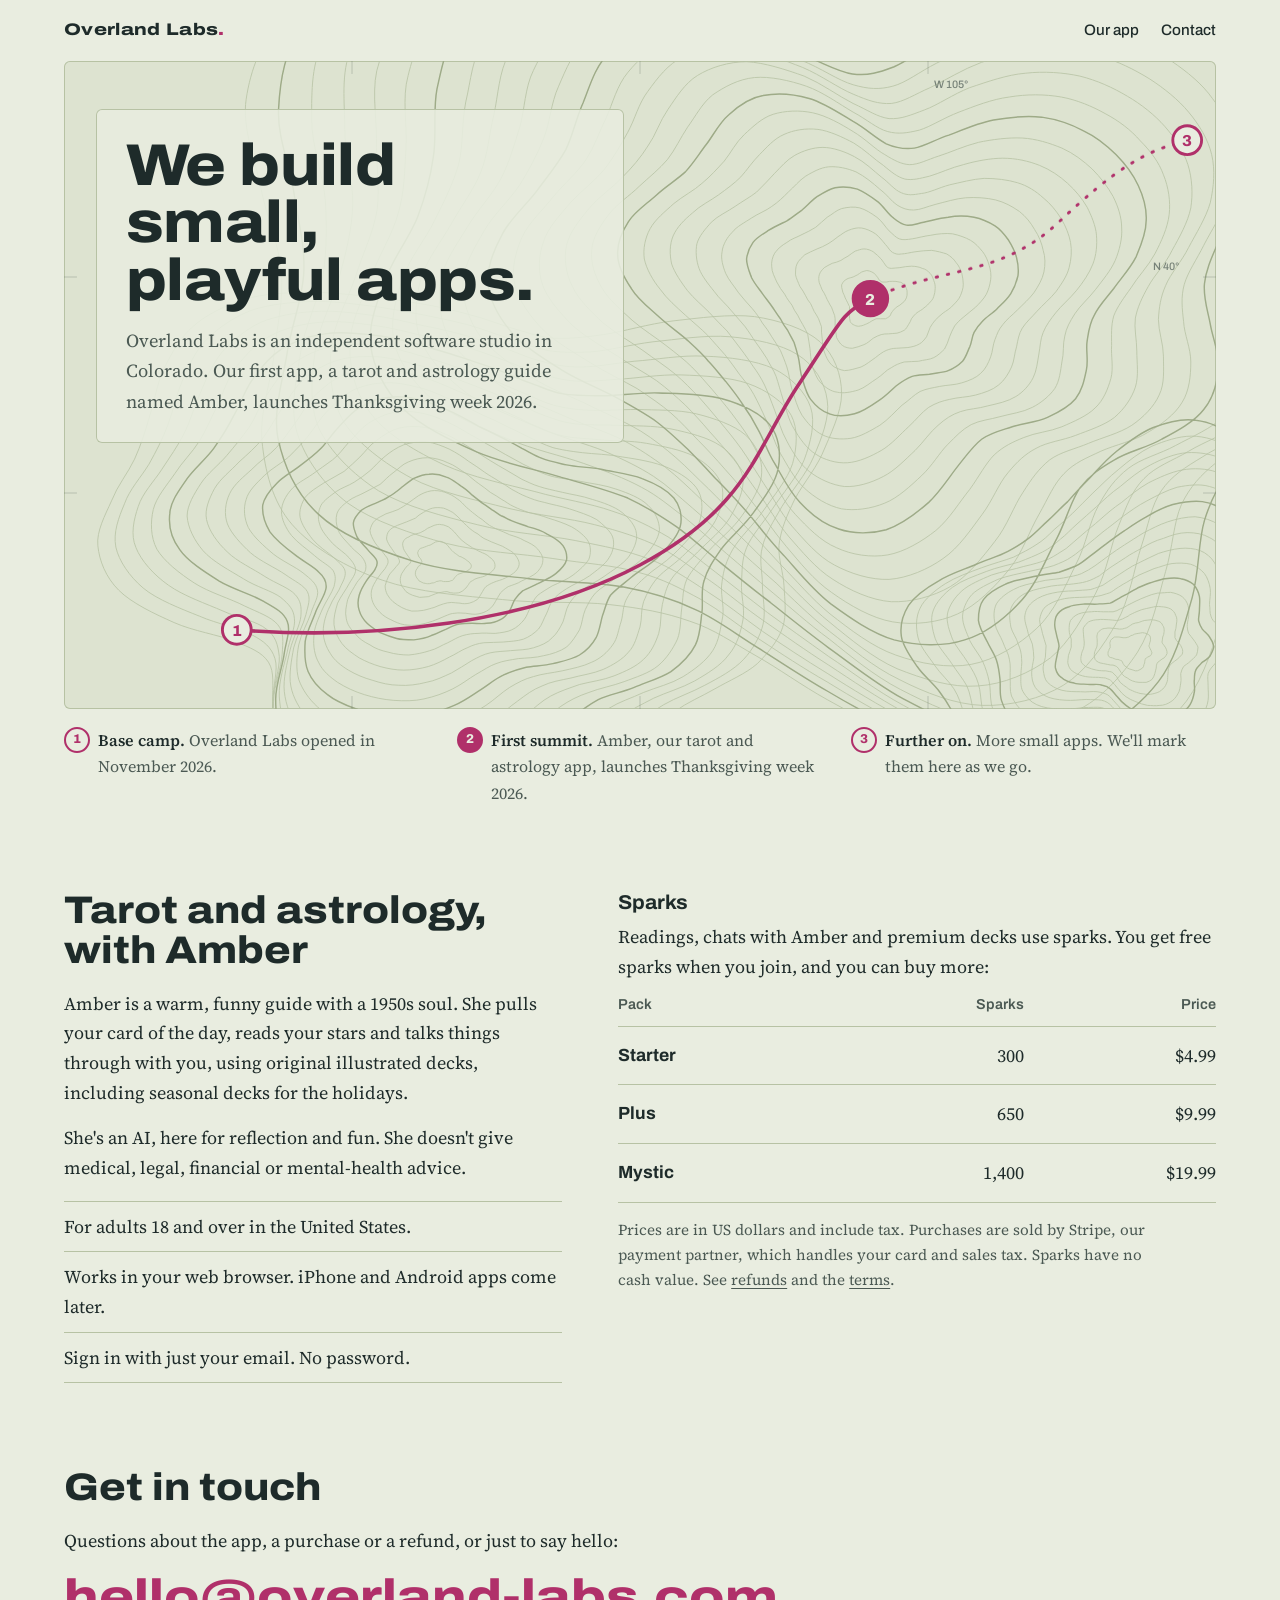
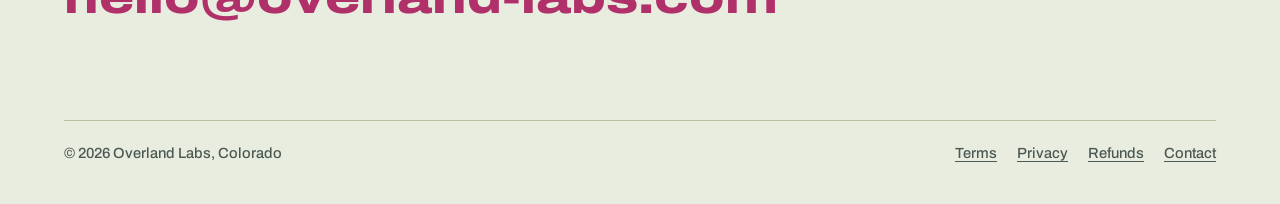
==== index.html @ 730a86cd "Overland Labs studio site: home, terms, privacy, refunds A surveyor's-map site for the studio: the h" ====
<!doctype html>
<html lang="en">
<head>
<meta charset="utf-8">
<meta name="viewport" content="width=device-width, initial-scale=1">
<title>Overland Labs</title>
<meta name="description" content="Overland Labs is an independent software studio in Colorado. Our first app is a tarot and astrology guide named Amber.">
<meta name="color-scheme" content="light dark">
<link rel="icon" href="favicon.svg" type="image/svg+xml">
<link rel="preconnect" href="https://fonts.googleapis.com">
<link rel="preconnect" href="https://fonts.gstatic.com" crossorigin>
<link href="https://fonts.googleapis.com/css2?family=Archivo:wdth,wght@62..125,400..900&family=Source+Serif+4:opsz,wght@8..60,400;8..60,600&display=swap" rel="stylesheet">
<link rel="stylesheet" href="style.css">
</head>
<body>
<a class="skip" href="#main">Skip to content</a>
<header class="bar">
  <a class="mark" href="/">Overland Labs<span>.</span></a>
  <nav aria-label="Main">
    <a href="#amber">Our app</a>
    <a href="#contact">Contact</a>
  </nav>
</header>

<main id="main">
  <div class="hero">
    <div class="hero-copy">
      <h1>We build small, playful apps.</h1>
      <p class="lede">Overland Labs is an independent software studio in Colorado. Our first app, a tarot and astrology guide named Amber, launches Thanksgiving week 2026.</p>
    </div>
    <figure class="map" aria-label="A topographic map with the studio's route: base camp, then the first summit, Amber, then a dotted trail onward.">
      <img src="topo.svg" alt="">
      <svg viewBox="0 0 1600 900" preserveAspectRatio="xMidYMid slice" aria-hidden="true">
        <g>
          <path class="grid-tick" d="M400 0v18M800 0v18M1200 0v18M400 900v-18M800 900v-18M1200 900v-18M0 300h18M0 600h18M1600 300h-18M1600 600h-18"/>
          <text class="coord" x="1208" y="38">W 105°</text>
          <text class="coord" x="1548" y="290" text-anchor="end">N 40°</text>
        </g>
        <path class="route draw" style="--len:1600" d="M240 790C430 805 650 780 800 700S960 540 1020 450S1080 350 1120 330"/>
        <path class="route ahead after" d="M1120 330C1220 285 1300 300 1380 225S1500 125 1560 110"/>
        <circle class="stop" cx="240" cy="790" r="20"/><text class="stop-n out" x="240" y="791">1</text>
        <g class="after">
          <circle class="stop here" cx="1120" cy="330" r="24"/><text class="stop-n" x="1120" y="331">2</text>
          <circle class="stop" cx="1560" cy="110" r="20"/><text class="stop-n out" x="1560" y="111">3</text>
        </g>
      </svg>
    </figure>
    <ol class="legend">
      <li><span class="n">1</span><span><b>Base camp.</b> Overland Labs opened in November 2026.</span></li>
      <li><span class="n">2</span><span><b>First summit.</b> Amber, our tarot and astrology app, launches Thanksgiving week 2026.</span></li>
      <li><span class="n">3</span><span><b>Further on.</b> More small apps. We'll mark them here as we go.</span></li>
    </ol>
  </div>

  <section id="amber" class="split">
    <div>
      <h2>Tarot and astrology, with Amber</h2>
      <p>Amber is a warm, funny guide with a 1950s soul. She pulls your card of the day, reads your stars and talks things through with you, using original illustrated decks, including seasonal decks for the holidays.</p>
      <p>She's an AI, here for reflection and fun. She doesn't give medical, legal, financial or mental-health advice.</p>
      <ul class="facts">
        <li>For adults 18 and over in the United States.</li>
        <li>Works in your web browser. iPhone and Android apps come later.</li>
        <li>Sign in with just your email. No password.</li>
      </ul>
    </div>
    <div>
      <h3>Sparks</h3>
      <p>Readings, chats with Amber and premium decks use sparks. You get free sparks when you join, and you can buy more:</p>
      <table class="prices">
        <thead><tr><th scope="col">Pack</th><th scope="col">Sparks</th><th scope="col">Price</th></tr></thead>
        <tbody>
          <tr><td>Starter</td><td>300</td><td>$4.99</td></tr>
          <tr><td>Plus</td><td>650</td><td>$9.99</td></tr>
          <tr><td>Mystic</td><td>1,400</td><td>$19.99</td></tr>
        </tbody>
      </table>
      <p class="small">Prices are in US dollars and include tax. Purchases are sold by Stripe, our payment partner, which handles your card and sales tax. Sparks have no cash value. See <a href="refunds.html">refunds</a> and the <a href="terms.html">terms</a>.</p>
    </div>
  </section>

  <section id="contact" class="contact">
    <h2>Get in touch</h2>
    <p>Questions about the app, a purchase or a refund, or just to say hello:</p>
    <a class="email" href="mailto:hello@overland-labs.com">hello@overland-labs.com</a>
  </section>
</main>

<footer>
  <span>© 2026 Overland Labs, Colorado</span>
  <nav aria-label="Legal">
    <a href="terms.html">Terms</a>
    <a href="privacy.html">Privacy</a>
    <a href="refunds.html">Refunds</a>
    <a href="mailto:hello@overland-labs.com">Contact</a>
  </nav>
</footer>
</body>
</html>
---- style.css ----
/* Overland Labs: a surveyor's field map. One bold thing (the route), everything else quiet. */
:root {
  --paper: #e9ede0;
  --paper-deep: #dde3d0;
  --ink: #1e2b2a;
  --ink-soft: #4b5953;
  --rule: #b7c2a4;
  --route: #b0306a;
  --water: #2d6a8e;
  --focus: #2d6a8e;
  --display: "Archivo", "Helvetica Neue", Arial, sans-serif;
  --text: "Source Serif 4", Georgia, "Times New Roman", serif;
  --measure: 66ch;
}
@media (prefers-color-scheme: dark) {
  :root:not([data-theme="light"]) {
    --paper: #18211f;
    --paper-deep: #202b28;
    --ink: #e6ebdd;
    --ink-soft: #a9b5a6;
    --rule: #3a4a43;
    --route: #e2669c;
    --water: #7fb4d6;
    --focus: #7fb4d6;
  }
}
:root[data-theme="dark"] {
  --paper: #18211f; --paper-deep: #202b28; --ink: #e6ebdd; --ink-soft: #a9b5a6;
  --rule: #3a4a43; --route: #e2669c; --water: #7fb4d6; --focus: #7fb4d6;
}

* { box-sizing: border-box; }
html { -webkit-text-size-adjust: 100%; }
body {
  margin: 0;
  background: var(--paper);
  color: var(--ink);
  font: 400 1.125rem/1.65 var(--text);
  font-optical-sizing: auto;
}
a { color: inherit; text-decoration-thickness: 1px; text-underline-offset: 3px; }
a:hover { color: var(--route); }
:focus-visible { outline: 3px solid var(--focus); outline-offset: 3px; border-radius: 2px; }
.skip { position: absolute; left: -999px; }
.skip:focus { left: 16px; top: 16px; background: var(--paper); padding: 8px 12px; z-index: 10; }

/* Header */
.bar {
  display: flex; align-items: baseline; justify-content: space-between; gap: 24px;
  max-width: 1200px; margin: 0 auto; padding: 22px 24px;
}
.mark {
  font: 800 1.05rem/1 var(--display); font-stretch: 125%; letter-spacing: .02em;
  text-decoration: none;
}
.mark span { color: var(--route); }
.bar nav { display: flex; gap: 22px; font: 500 .95rem/1 var(--display); }
.bar nav a { text-decoration: none; }
.bar nav a:hover { text-decoration: underline; }

/* Hero: the field map */
.hero { position: relative; max-width: 1200px; margin: 0 auto; padding: 0 24px; }
.map {
  position: relative; margin: 0; aspect-ratio: 16 / 9;
  border-radius: 6px; overflow: hidden; background: var(--paper-deep);
  box-shadow: inset 0 0 0 1px var(--rule);
}
.map img, .map svg { position: absolute; inset: 0; width: 100%; height: 100%; }
@media (prefers-color-scheme: dark) { :root:not([data-theme="light"]) .map img { opacity: .28; } }
:root[data-theme="dark"] .map img { opacity: .28; }
.route { fill: none; stroke: var(--route); stroke-width: 5; stroke-linecap: round; stroke-linejoin: round; }
.route.ahead { stroke-width: 4; stroke-dasharray: 2 14; opacity: .75; }
.stop { fill: var(--paper); stroke: var(--route); stroke-width: 4; }
.stop.here { fill: var(--route); }
.stop-n { font: 800 22px/1 var(--display); fill: var(--paper); text-anchor: middle; dominant-baseline: central; }
.stop-n.out { fill: var(--route); }
.grid-tick { stroke: var(--ink-soft); stroke-width: 1; opacity: .35; }
.coord { font: 500 15px/1 var(--display); fill: var(--ink-soft); opacity: .7; }

.hero-copy {
  position: absolute; z-index: 2; left: 56px; top: 48px; max-width: 33rem;
  background: color-mix(in srgb, var(--paper) 88%, transparent);
  padding: 28px 30px 26px; border-radius: 6px;
  box-shadow: inset 0 0 0 1px var(--rule);
}
h1 {
  font: 800 clamp(2.2rem, 4.6vw, 3.9rem)/0.98 var(--display); font-stretch: 112%;
  letter-spacing: -.01em; margin: 0 0 16px; text-wrap: balance;
}
.lede { margin: 0; font-size: 1.15rem; color: var(--ink-soft); text-wrap: pretty; }

@media (prefers-reduced-motion: no-preference) {
  .draw { stroke-dasharray: var(--len); stroke-dashoffset: var(--len); animation: draw 2.4s .3s cubic-bezier(.6,.05,.3,1) forwards; }
  .after { opacity: 0; animation: fade .6s 2.6s forwards; }
  @keyframes draw { to { stroke-dashoffset: 0; } }
  @keyframes fade { to { opacity: 1; } }
}

/* The route legend under the map: a real sequence, so it is numbered */
.legend {
  list-style: none; margin: 18px 0 0; padding: 0;
  display: grid; grid-template-columns: repeat(3, 1fr); gap: 8px 28px;
  font-size: 1rem; color: var(--ink-soft);
}
.legend li { display: grid; grid-template-columns: 34px 1fr; align-items: start; }
.legend .n {
  width: 26px; height: 26px; border-radius: 50%; display: grid; place-items: center;
  font: 800 .8rem/1 var(--display); border: 2px solid var(--route); color: var(--route);
}
.legend li:nth-child(2) .n { background: var(--route); color: var(--paper); }
.legend b { color: var(--ink); font-weight: 600; }

/* Sections */
main section { max-width: 1200px; margin: 0 auto; padding: 84px 24px 0; }
.split { display: grid; grid-template-columns: minmax(0, 5fr) minmax(0, 6fr); gap: 56px; align-items: start; }
h2 {
  font: 800 clamp(1.7rem, 3vw, 2.4rem)/1.05 var(--display); font-stretch: 112%;
  margin: 0 0 18px; text-wrap: balance;
}
h3 { font: 700 1.25rem/1.2 var(--display); font-stretch: 105%; margin: 0 0 8px; }
p { margin: 0 0 16px; max-width: var(--measure); }
.facts { padding: 0; margin: 18px 0 0; list-style: none; }
.facts li { padding: 10px 0; border-top: 1px solid var(--rule); }
.facts li:last-child { border-bottom: 1px solid var(--rule); }

.prices { width: 100%; border-collapse: collapse; margin: 6px 0 14px; font-variant-numeric: tabular-nums; }
.prices th, .prices td { text-align: left; padding: 14px 0; border-bottom: 1px solid var(--rule); }
.prices thead th { font: 600 .9rem/1 var(--display); color: var(--ink-soft); padding-top: 0; }
.prices td:nth-child(2), .prices td:nth-child(3), .prices th:nth-child(2), .prices th:nth-child(3) { text-align: right; }
.prices td:first-child { font: 700 1.1rem/1 var(--display); }
.small { font-size: .95rem; color: var(--ink-soft); }

.contact { padding-bottom: 24px; }
.email {
  display: inline-block; font: 800 clamp(1.5rem, 4.2vw, 3rem)/1.1 var(--display); font-stretch: 118%;
  color: var(--route); text-decoration: none; overflow-wrap: anywhere;
}
.email:hover { text-decoration: underline; text-decoration-thickness: 3px; }

footer {
  max-width: 1152px; width: calc(100% - 48px); margin: 72px auto 0; padding: 22px 0 40px;
  border-top: 1px solid var(--rule);
  display: flex; flex-wrap: wrap; justify-content: space-between; gap: 12px 24px;
  font: 500 .92rem/1.4 var(--display); color: var(--ink-soft);
}
footer nav { display: flex; gap: 20px; flex-wrap: wrap; }

/* Legal pages */
.doc { max-width: calc(var(--measure) + 48px); margin: 0 auto; padding: 40px 24px 0; }
.doc h1 { font-size: clamp(2rem, 5vw, 3rem); margin-bottom: 6px; }
.doc .updated { color: var(--ink-soft); font-size: 1rem; margin-bottom: 36px; }
.doc h2 { font-size: 1.35rem; font-stretch: 105%; margin: 36px 0 10px; }
.doc ul { padding-left: 1.2em; margin: 0 0 16px; max-width: var(--measure); }
.doc li { margin: 4px 0; }
.doc table { width: 100%; border-collapse: collapse; margin: 8px 0 20px; font-size: 1rem; }
.doc th, .doc td { text-align: left; vertical-align: top; padding: 10px 12px 10px 0; border-bottom: 1px solid var(--rule); }
.doc th { font: 600 .9rem/1.2 var(--display); color: var(--ink-soft); }
.doc .table-wrap { overflow-x: auto; }

@media (max-width: 860px) {
  .hero-copy { position: static; max-width: none; margin: 0 0 18px; padding: 0; background: none; box-shadow: none; }
  .legend { grid-template-columns: 1fr; }
  .split { grid-template-columns: 1fr; gap: 28px; }
  main section { padding-top: 64px; }
}
@media (max-width: 480px) {
  .bar { padding: 18px 16px; }
  .hero, main section, .doc { padding-left: 16px; padding-right: 16px; }
  footer { width: calc(100% - 32px); }
  .bar nav { gap: 14px; }
  .coord { display: none; }
}
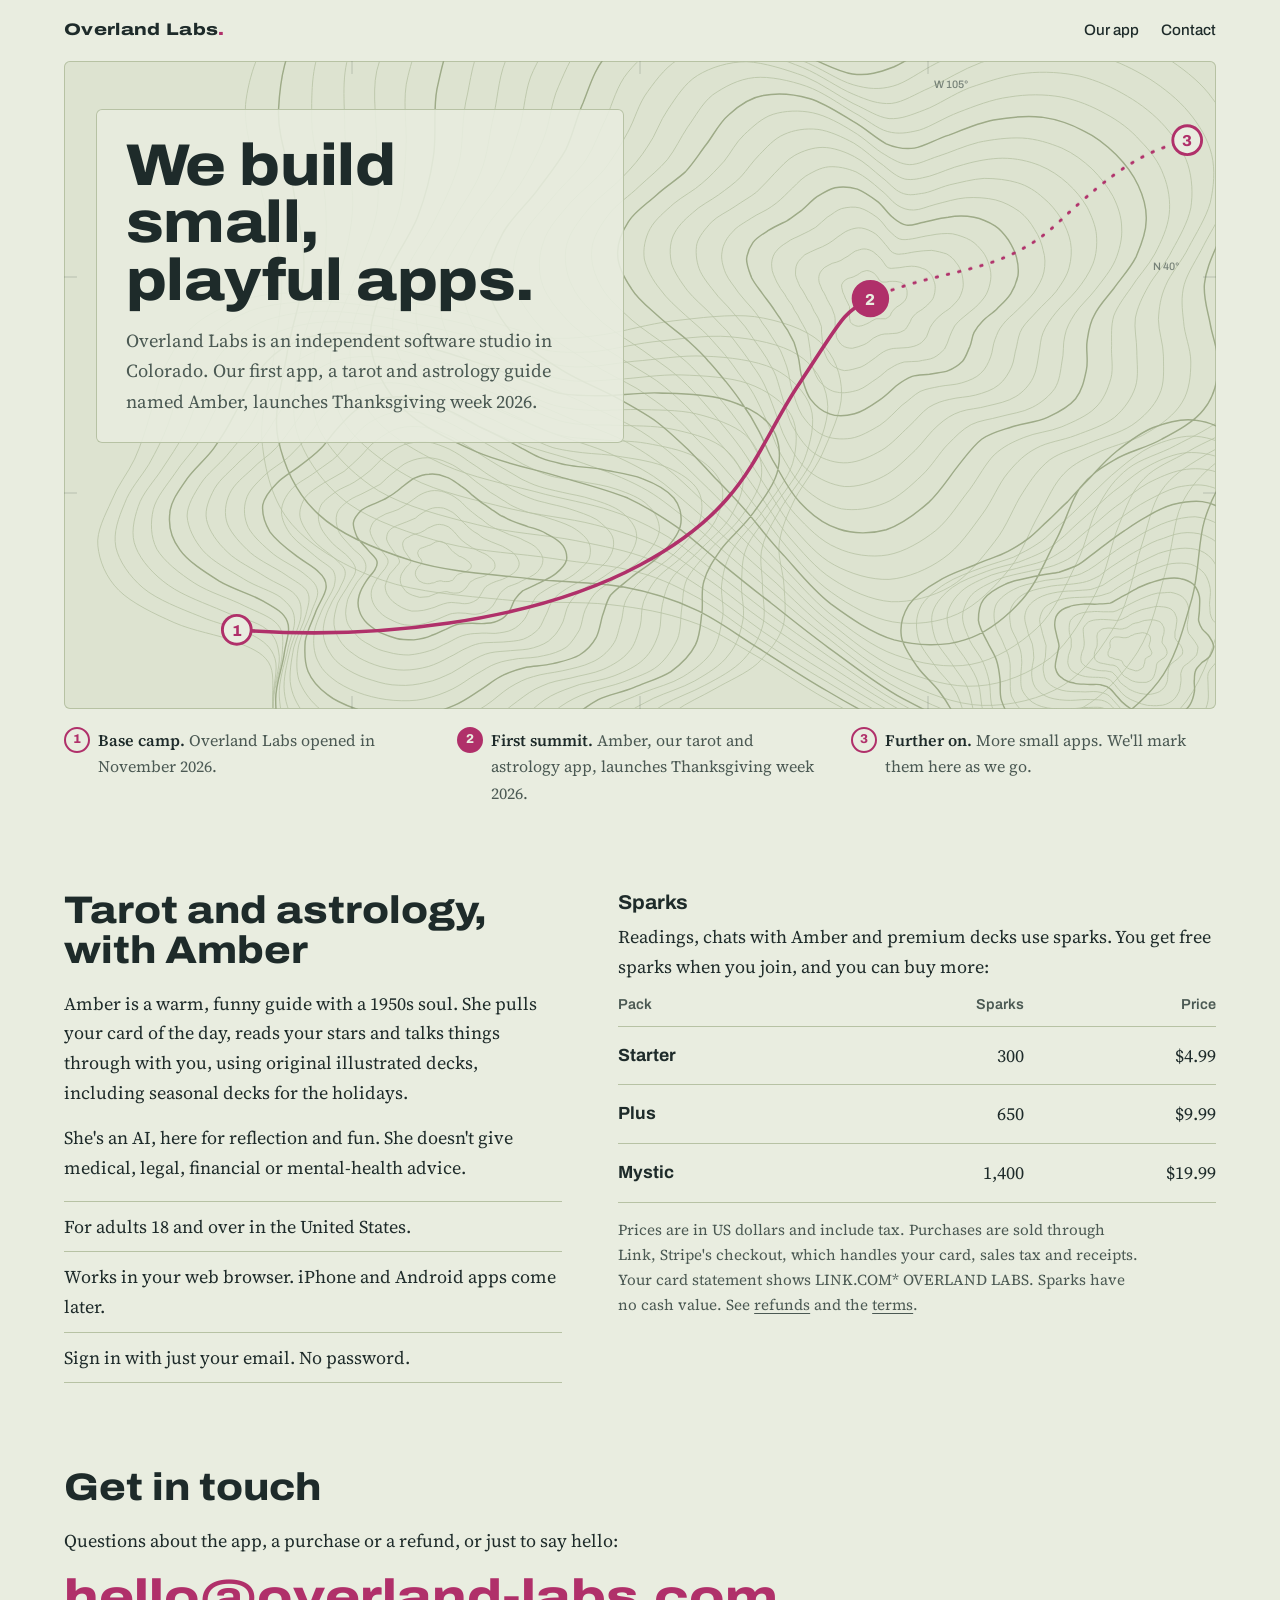
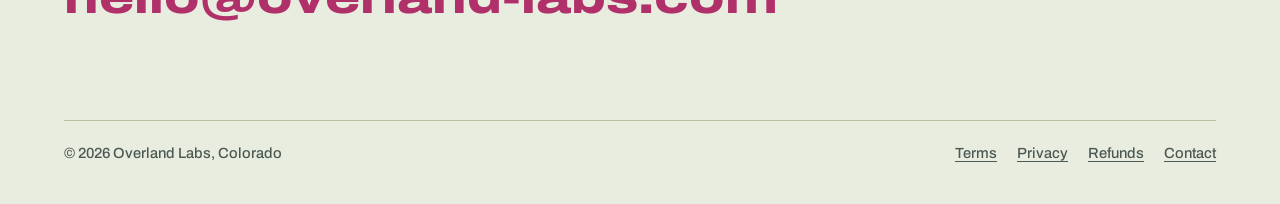
==== commit f97d14c7: "Name Link as the seller: Managed Payments checkouts and statements show Link Stripe's Managed Paymen" ====
--- a/index.html
+++ b/index.html
@@ -74,7 +74,7 @@
           <tr><td>Mystic</td><td>1,400</td><td>$19.99</td></tr>
         </tbody>
       </table>
-      <p class="small">Prices are in US dollars and include tax. Purchases are sold by Stripe, our payment partner, which handles your card and sales tax. Sparks have no cash value. See <a href="refunds.html">refunds</a> and the <a href="terms.html">terms</a>.</p>
+      <p class="small">Prices are in US dollars and include tax. Purchases are sold through Link, Stripe's checkout, which handles your card, sales tax and receipts. Your card statement shows <span style="white-space:nowrap">LINK.COM* OVERLAND LABS</span>. Sparks have no cash value. See <a href="refunds.html">refunds</a> and the <a href="terms.html">terms</a>.</p>
     </div>
   </section>
 
